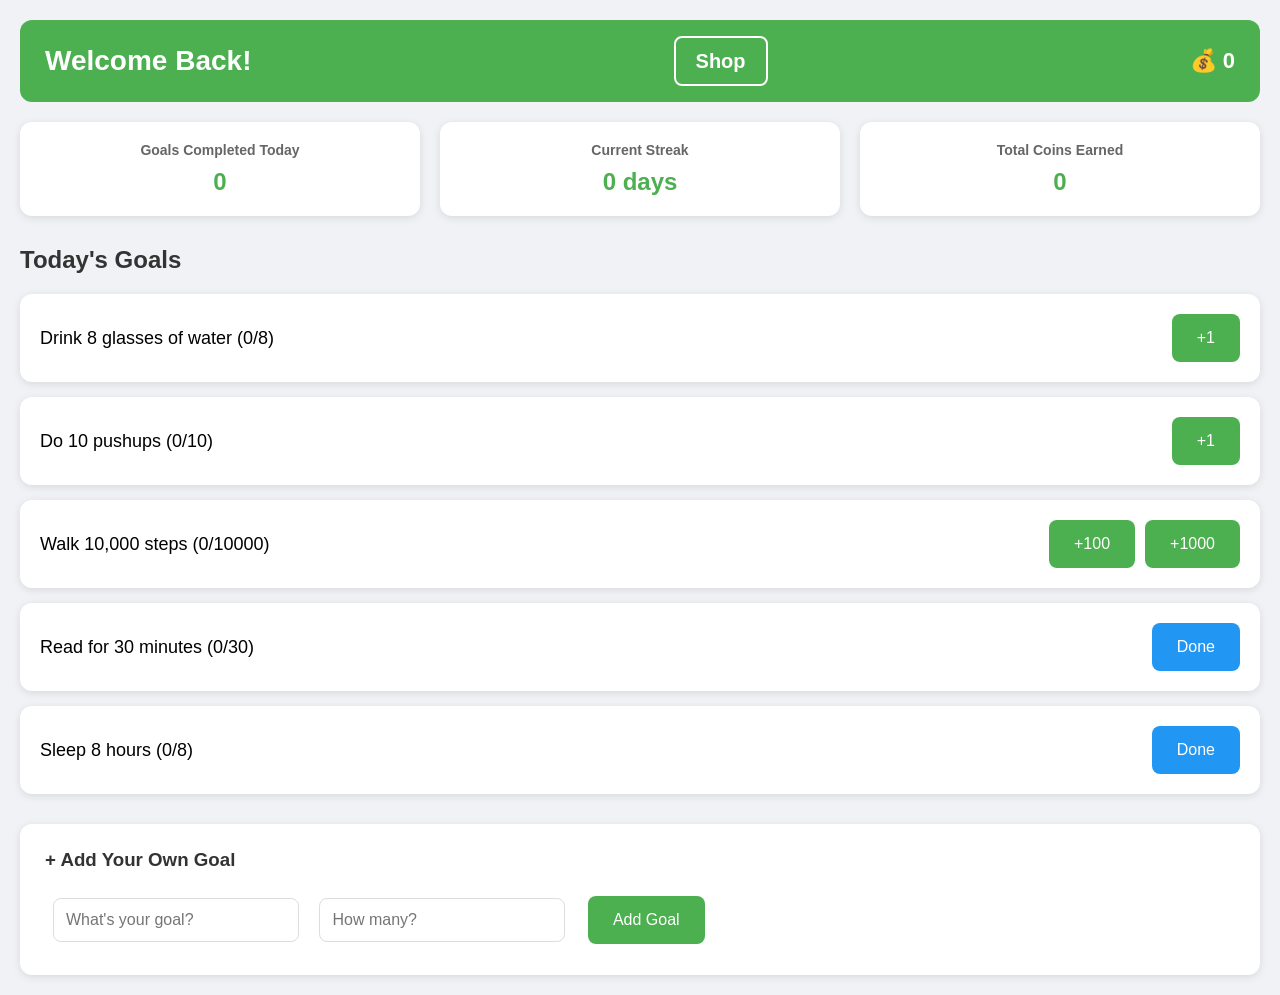
==== index.html @ 4b5c70c0 "commit" ====
<!DOCTYPE html>
<html lang="en">
<head>
    <meta charset="UTF-8">
    <meta name="viewport" content="width=device-width, initial-scale=1.0">
    <title>Goal Tracker Dashboard</title>
    <link rel="stylesheet" href="styles.css">
</head>
<body>
    <div class="header">
        <h1>Welcome Back!</h1>
        <nav>
            <a href="shop.html" class="shop-link">Shop</a>
        </nav>
        <div class="currency">
            <span>💰 </span>
            <span id="currency-display">0</span>
        </div>
    </div>

    <div class="stats-section">
        <div class="stat-card">
            <h3>Goals Completed Today</h3>
            <span id="completed-today">0</span>
        </div>
        <div class="stat-card">
            <h3>Current Streak</h3>
            <span id="current-streak">0 days</span>
        </div>
        <div class="stat-card">
            <h3>Total Coins Earned</h3>
            <span id="total-coins">0</span>
        </div>
    </div>

    <div class="goals-dashboard">
        <h2>Today's Goals</h2>
        <div id="goals-grid">
            <!-- Goals will be added here by JavaScript -->
        </div>
    </div>

    <div class="add-goal-section">
        <h3>+ Add Your Own Goal</h3>
        <input type="text" id="goal-name" placeholder="What's your goal?">
        <input type="number" id="goal-target" placeholder="How many?">
        <button id="add-goal-btn">Add Goal</button>
    </div>

    <script src="script.js"></script>
</body>
</html>
---- styles.css ----
body {
    font-family: Arial, sans-serif;
    margin: 0;
    padding: 20px;
    background-color: #f0f2f5;
}

.header {
    background-color: #4CAF50;
    color: white;
    padding: 25px;
    border-radius: 12px;
    display: flex;
    justify-content: space-between;
    align-items: center;
    margin-bottom: 20px;
}

.header h1 {
    margin: 0;
    font-size: 28px;
}

.shop-link {
    color: white;
    text-decoration: none;
    font-size: 20px;
    font-weight: bold;
    padding: 12px 20px;
    border: 2px solid white;
    border-radius: 8px;
}

.shop-link:hover {
    background-color: white;
    color: #4CAF50;
}

.currency {
    font-size: 22px;
    font-weight: bold;
}

.stats-section {
    display: flex;
    gap: 20px;
    margin-bottom: 30px;
}

.stat-card {
    background-color: white;
    padding: 20px;
    border-radius: 12px;
    text-align: center;
    flex: 1;
    box-shadow: 0 2px 8px rgba(0,0,0,0.1);
}

.stat-card h3 {
    margin: 0 0 10px 0;
    color: #666;
    font-size: 14px;
}

.stat-card span {
    font-size: 24px;
    font-weight: bold;
    color: #4CAF50;
}

.goals-dashboard {
    margin-bottom: 30px;
}

.goals-dashboard h2 {
    color: #333;
    margin-bottom: 20px;
}

#goals-grid {
    display: flex;
    flex-direction: column;
    gap: 15px;
}

.add-goal-section {
    background-color: white;
    padding: 25px;
    border-radius: 12px;
    box-shadow: 0 2px 8px rgba(0,0,0,0.1);
}

.add-goal-section h3 {
    margin-top: 0;
    color: #333;
}

input {
    padding: 12px;
    margin: 8px;
    border: 1px solid #ddd;
    border-radius: 8px;
    width: 220px;
    font-size: 16px;
}

button {
    background-color: #4CAF50;
    color: white;
    padding: 15px 25px;
    border: none;
    border-radius: 8px;
    cursor: pointer;
    font-size: 16px;
    margin-left: 10px;
}

button:hover {
    background-color: #45a049;
}
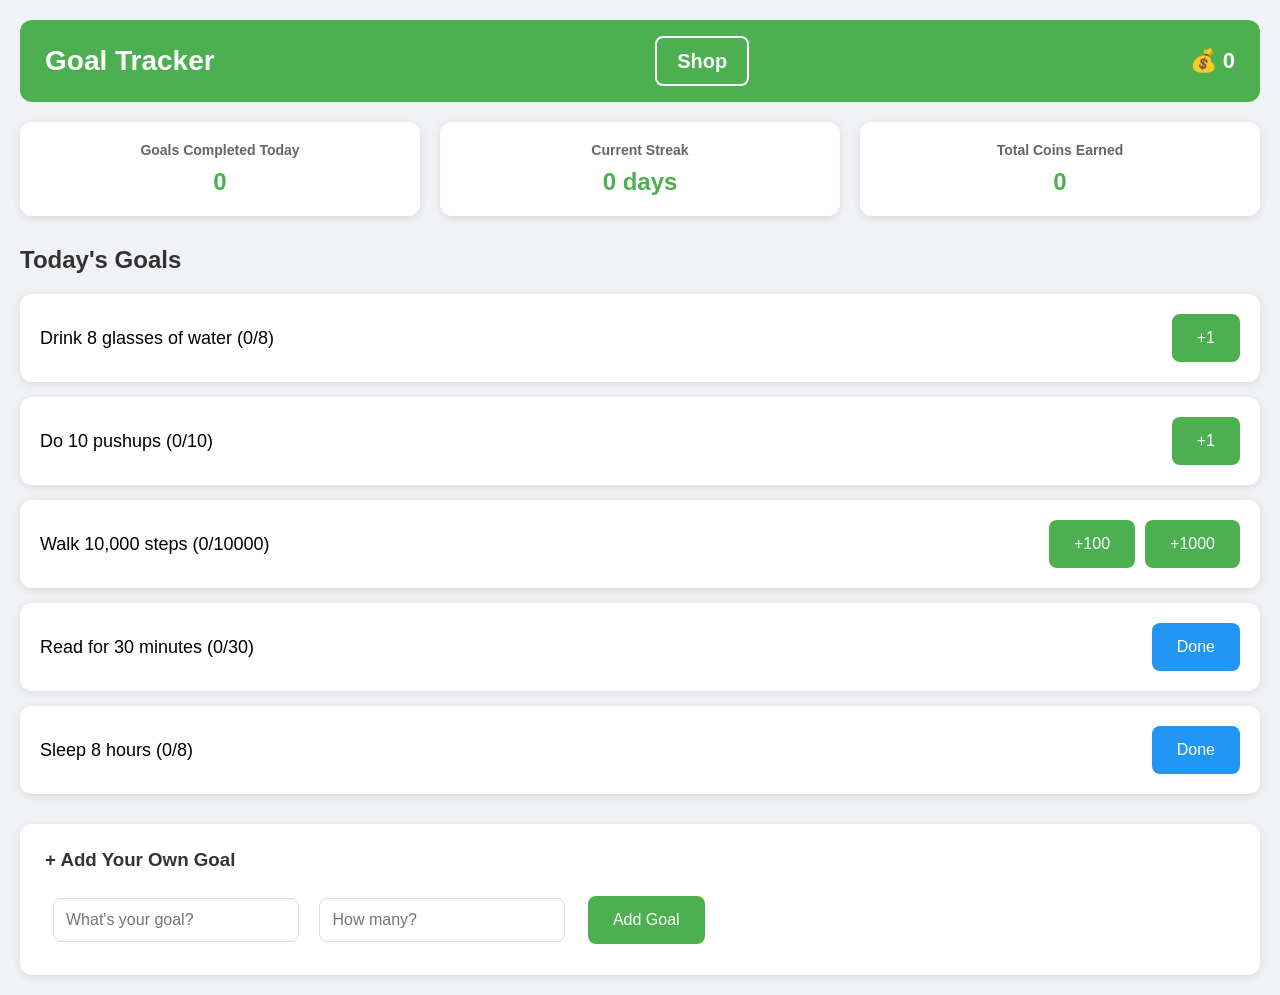
==== commit 88b75e40: "commit" ====
--- a/index.html
+++ b/index.html
@@ -8,7 +8,7 @@
 </head>
 <body>
     <div class="header">
-        <h1>Welcome Back!</h1>
+        <h1>Goal Tracker</h1>
         <nav>
             <a href="shop.html" class="shop-link">Shop</a>
         </nav>
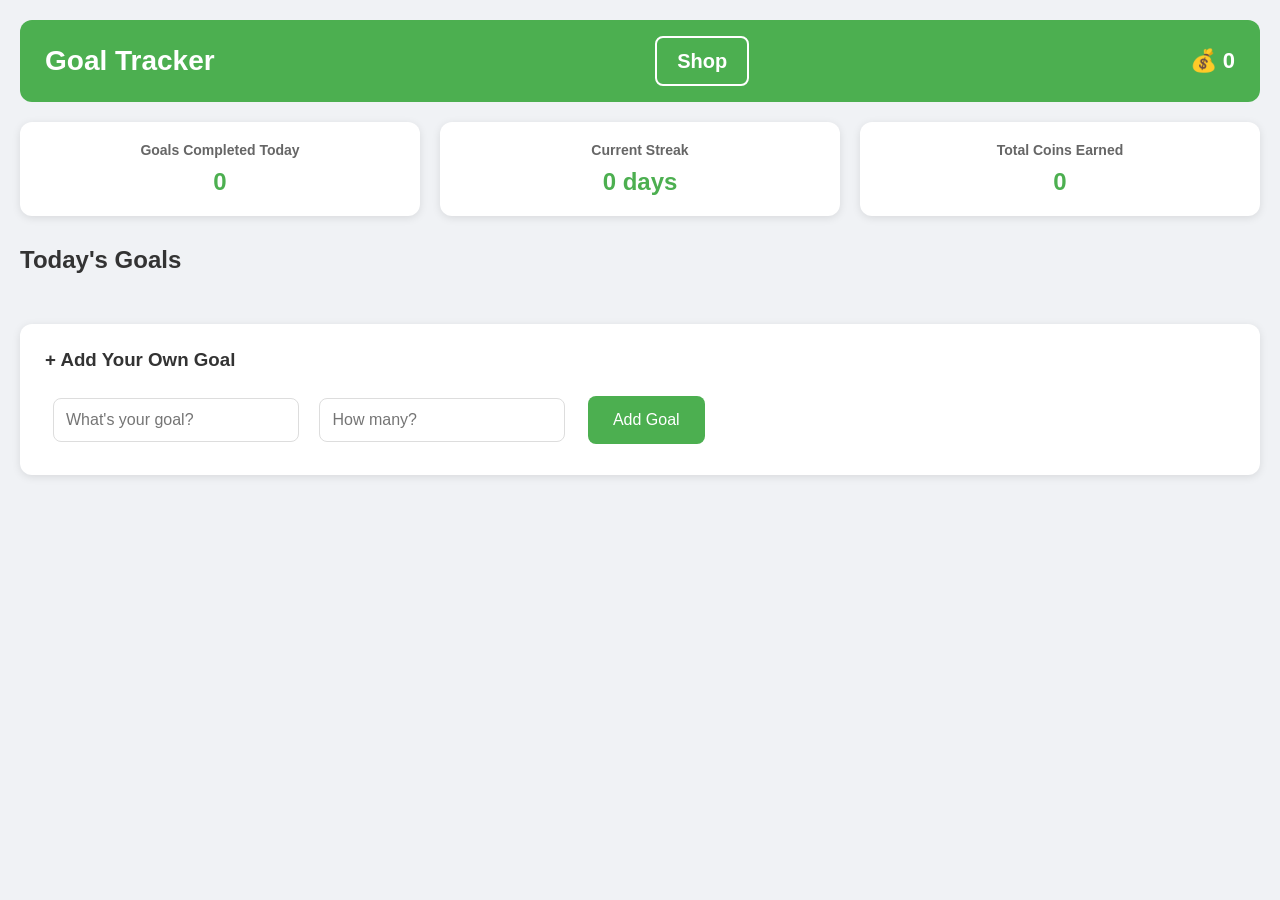
==== commit 9f3914c3: "commit" ====
--- a/index.html
+++ b/index.html
@@ -36,7 +36,7 @@
     <div class="goals-dashboard">
         <h2>Today's Goals</h2>
         <div id="goals-grid">
-            <!-- Goals will be added here by JavaScript -->
+            
         </div>
     </div>
 
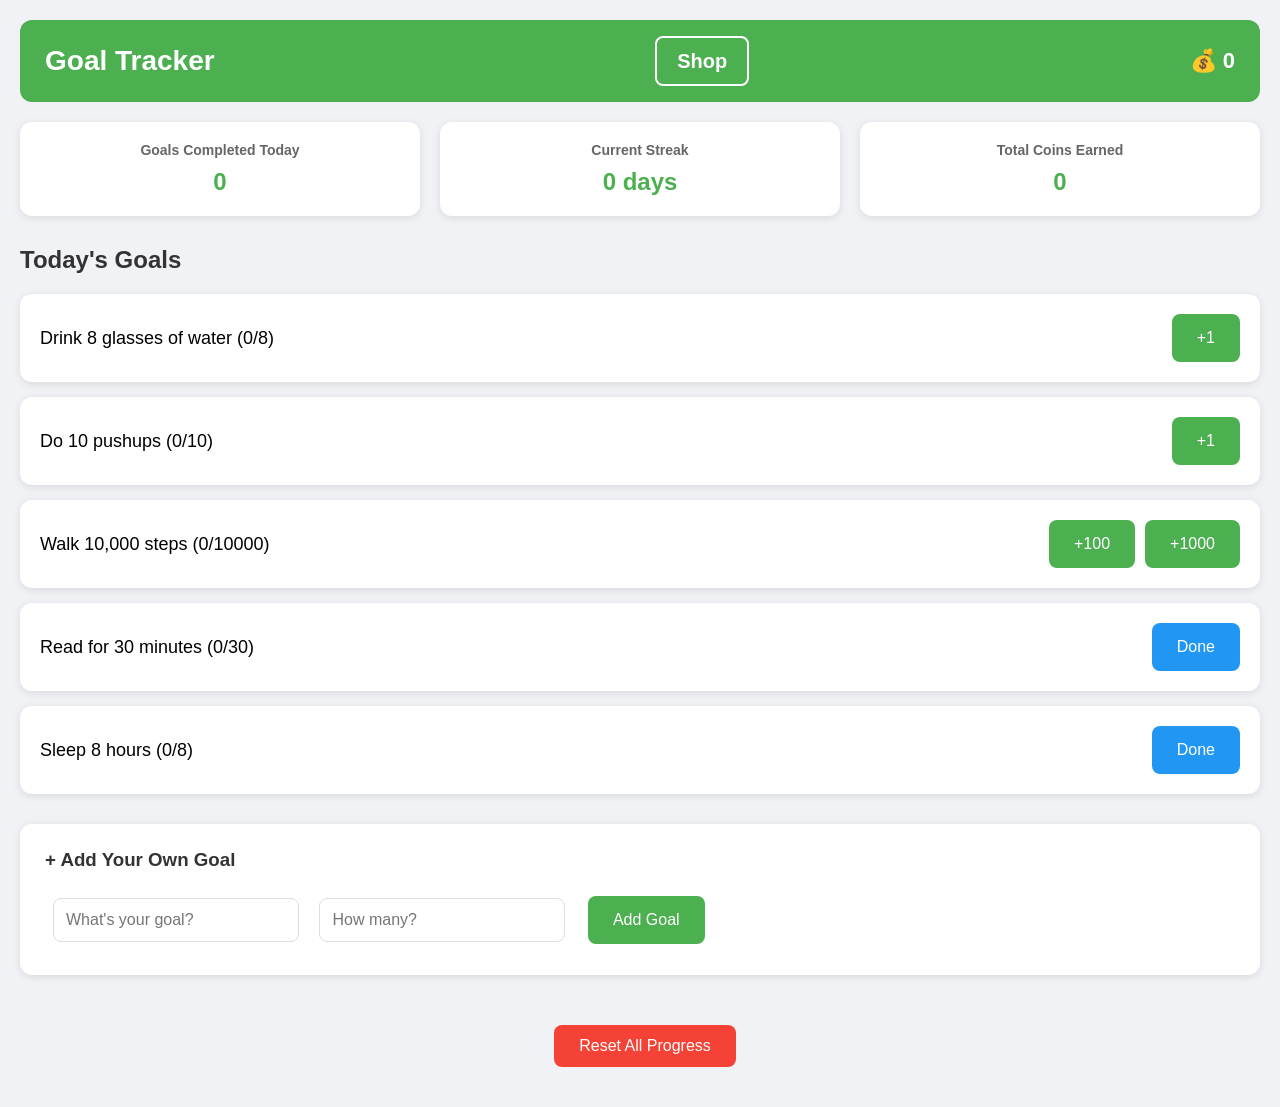
==== commit 405850e2: "commit" ====
--- a/index.html
+++ b/index.html
@@ -46,6 +46,14 @@
         <input type="number" id="goal-target" placeholder="How many?">
         <button id="add-goal-btn">Add Goal</button>
     </div>
+    <div class="reset-section">
+    <button id="reset-btn" onclick="resetApp()">Reset All Progress</button>
+</div>
+
+<script src="script.js"></script>
+</body>
+</html>
+
 
     <script src="script.js"></script>
 </body>
--- a/styles.css
+++ b/styles.css
@@ -119,3 +119,23 @@
     background-color: #45a049;
 }
 
+.reset-section {
+    text-align: center;
+    margin-top: 30px;
+    padding: 20px;
+}
+
+#reset-btn {
+    background-color: #f44336;
+    color: white;
+    padding: 12px 25px;
+    border: none;
+    border-radius: 8px;
+    cursor: pointer;
+    font-size: 16px;
+}
+
+#reset-btn:hover {
+    background-color: #d32f2f;
+}
+
